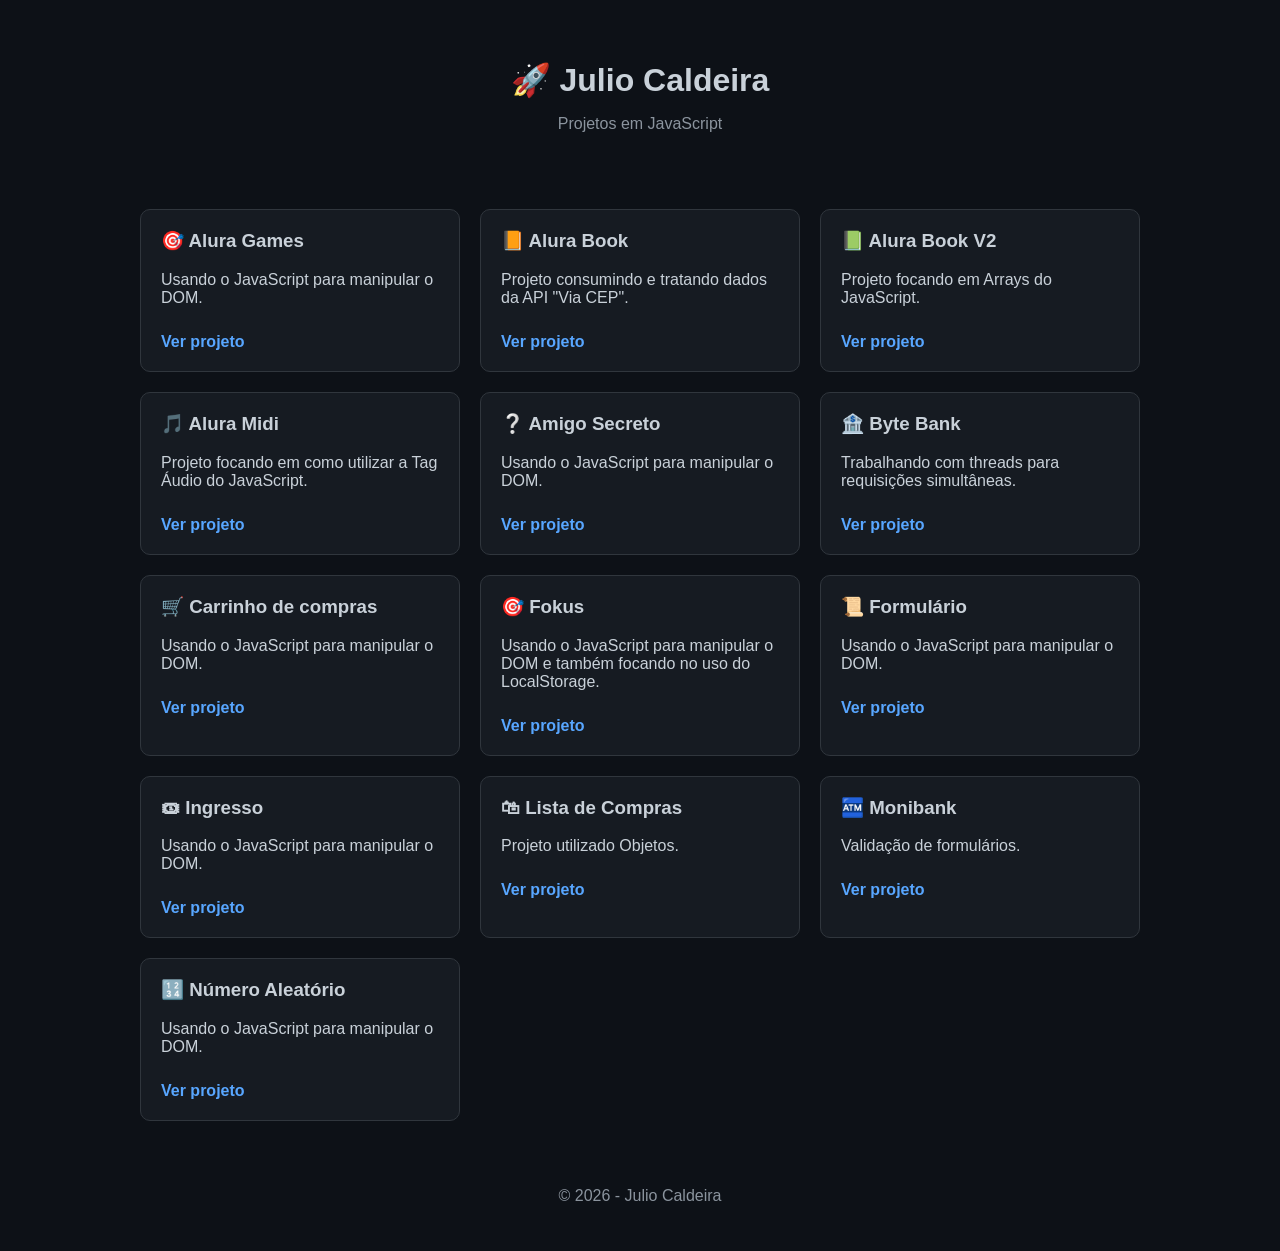
==== index.html @ 0c6f1144 "first commit" ====
<!DOCTYPE html>
<html lang="pt-br">
<head>
  <meta charset="UTF-8">
  <meta name="viewport" content="width=device-width, initial-scale=1.0">
  <title>Portifólio - Julio Caldeira</title>

  <style>
    body {
      margin: 0;
      font-family: Arial, sans-serif;
      background: #0d1117;
      color: #c9d1d9;
    }

    header {
      text-align: center;
      padding: 40px 20px;
    }

    header h1 {
      margin-bottom: 10px;
    }

    header p {
      color: #8b949e;
    }

    .container {
      max-width: 1000px;
      margin: auto;
      padding: 20px;
    }

    .grid {
      display: grid;
      grid-template-columns: repeat(auto-fit, minmax(250px, 1fr));
      gap: 20px;
    }

    .card {
      background: #161b22;
      padding: 20px;
      border-radius: 10px;
      transition: 0.3s;
      border: 1px solid #30363d;
    }

    .card:hover {
      transform: translateY(-5px);
      border-color: #58a6ff;
    }

    .card h3 {
      margin-top: 0;
    }

    .card a {
      display: inline-block;
      margin-top: 10px;
      text-decoration: none;
      color: #58a6ff;
      font-weight: bold;
    }

    footer {
      text-align: center;
      padding: 30px;
      color: #8b949e;
    }
  </style>
</head>

<body>

  <header>
    <h1>🚀 Julio Caldeira</h1>
    <p>Projetos em JavaScript</p>
  </header>

  <div class="container">
    <div class="grid">

      <div class="card">
        <h3>🎯 Alura Games</h3>
        <p>Usando o JavaScript para manipular o DOM.</p>
        <a href="./AluraGames">Ver projeto</a>
      </div>

      <div class="card">
        <h3>📙 Alura Book</h3>
        <p>Projeto consumindo e tratando dados da API "Via CEP".</p>
        <a href="./AluraBooks/">Ver projeto</a>
      </div>

      <div class="card">
        <h3>📗 Alura Book V2</h3>
        <p>Projeto focando em Arrays do JavaScript.</p>
        <a href="./AluraBooks2/">Ver projeto</a>
      </div>

      <div class="card">
        <h3>🎵 Alura Midi</h3>
        <p>Projeto focando em como utilizar a Tag Áudio do JavaScript.</p>
        <a href="./AluraMidi/">Ver projeto</a>
      </div>

      <div class="card">
        <h3>❔ Amigo Secreto</h3>
        <p>Usando o JavaScript para manipular o DOM.</p>
        <a href="./AmigoSecreto/">Ver projeto</a>
      </div>

      <div class="card">
        <h3>🏦 Byte Bank</h3>
        <p>Trabalhando com threads para requisições simultâneas.</p>
        <a href="./ByteBank/">Ver projeto</a>
      </div>

      <div class="card">
        <h3>🛒 Carrinho de compras</h3>
        <p>Usando o JavaScript para manipular o DOM.</p>
        <a href="./CarrinhoCompras/">Ver projeto</a>
      </div>

      <div class="card">
        <h3>🎯 Fokus</h3>
        <p>Usando o JavaScript para manipular o DOM e também focando no uso do LocalStorage.</p>
        <a href="./Fokus/">Ver projeto</a>
      </div>

      <div class="card">
        <h3>📜 Formulário</h3>
        <p>Usando o JavaScript para manipular o DOM.</p>
        <a href="./Formulário/">Ver projeto</a>
      </div>

      <div class="card">
        <h3>🎟 Ingresso</h3>
        <p>Usando o JavaScript para manipular o DOM.</p>
        <a href="./Ingresso/">Ver projeto</a>
      </div>

      <div class="card">
        <h3>🛍 Lista de Compras</h3>
        <p>Projeto utilizado Objetos.</p>
        <a href="./ListaDeCompras/">Ver projeto</a>
      </div>

      <div class="card">
        <h3>🏧 Monibank</h3>
        <p>Validação de formulários.</p>
        <a href="./Monibank/">Ver projeto</a>
      </div>

      <div class="card">
        <h3>🔢 Número Aleatório</h3>
        <p>Usando o JavaScript para manipular o DOM.</p>
        <a href="./NúmeroAleátorio/">Ver projeto</a>
      </div>
      
    </div>
  </div>

  <footer>
    <p>© 2026 - Julio Caldeira</p>
  </footer>

</body>
</html>
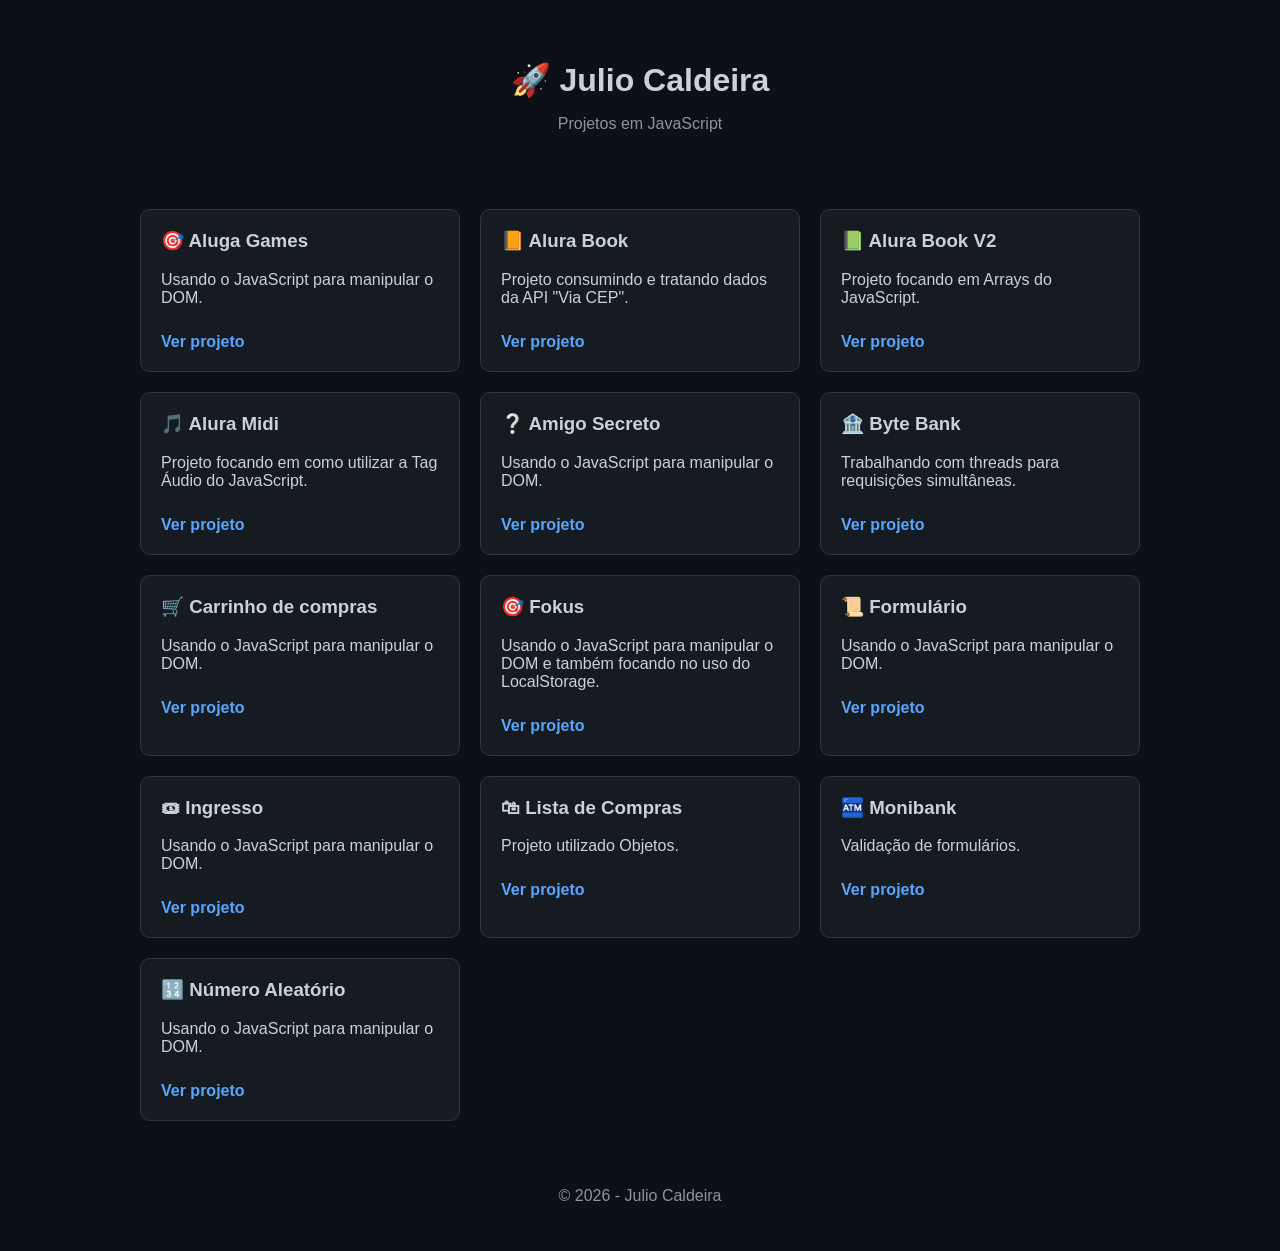
==== commit 675580da: "Update index.html" ====
--- a/index.html
+++ b/index.html
@@ -82,9 +82,9 @@
     <div class="grid">
 
       <div class="card">
-        <h3>🎯 Alura Games</h3>
+        <h3>🎯 Aluga Games</h3>
         <p>Usando o JavaScript para manipular o DOM.</p>
-        <a href="./AluraGames">Ver projeto</a>
+        <a href="./AlugaGames">Ver projeto</a>
       </div>
 
       <div class="card">
@@ -96,7 +96,7 @@
       <div class="card">
         <h3>📗 Alura Book V2</h3>
         <p>Projeto focando em Arrays do JavaScript.</p>
-        <a href="./AluraBooks2/">Ver projeto</a>
+        <a href="./AluraBooks_2/">Ver projeto</a>
       </div>
 
       <div class="card">
@@ -156,7 +156,7 @@
       <div class="card">
         <h3>🔢 Número Aleatório</h3>
         <p>Usando o JavaScript para manipular o DOM.</p>
-        <a href="./NúmeroAleátorio/">Ver projeto</a>
+        <a href="./NumeroAleatório/">Ver projeto</a>
       </div>
       
     </div>
